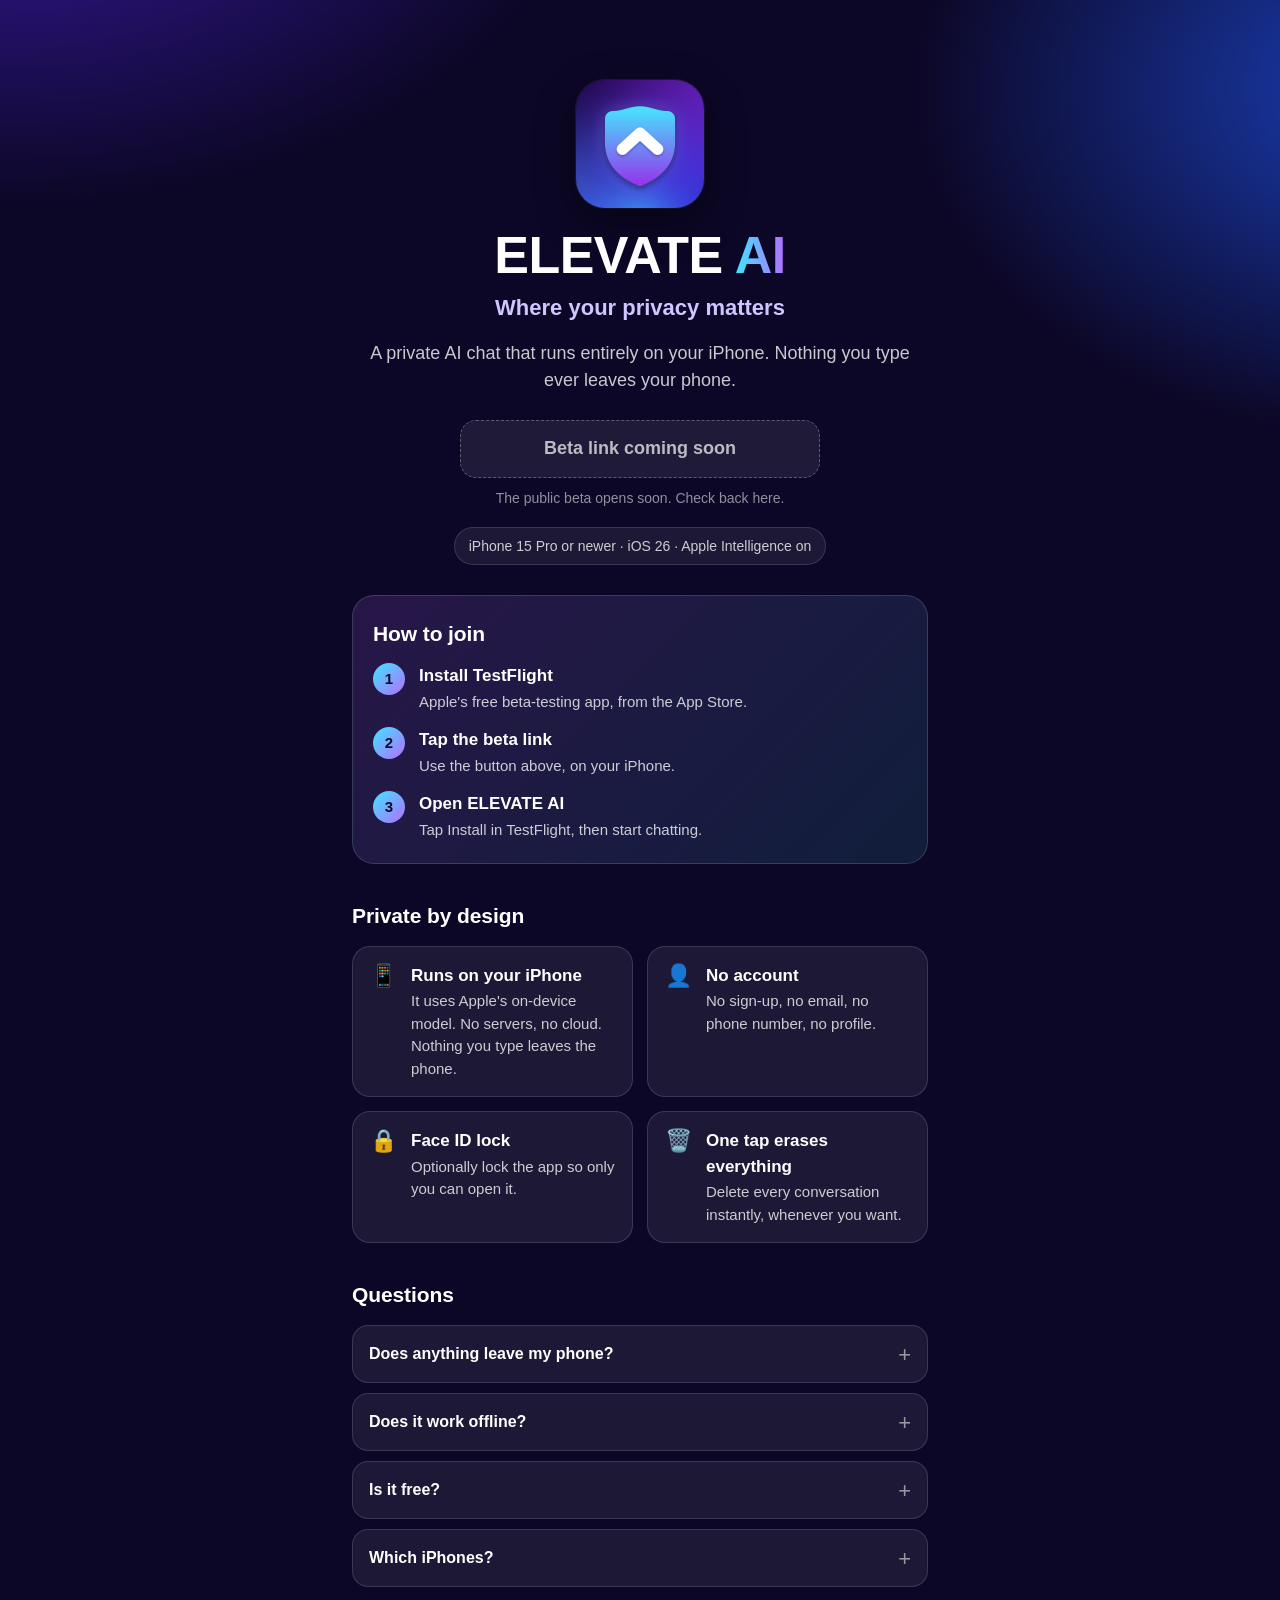
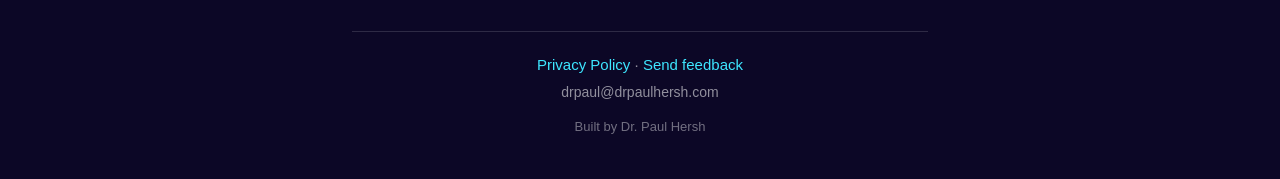
==== index.html @ 216f68f8 "ELEVATE AI website for elevatemyprivacy.com" ====
<!doctype html>
<html lang="en">
<head>
<meta charset="utf-8">
<meta name="viewport" content="width=device-width, initial-scale=1, viewport-fit=cover">
<meta name="theme-color" content="#0c0726">
<title>ELEVATE AI · Where your privacy matters</title>
<meta name="description" content="A private AI chat that runs entirely on your iPhone. Nothing you type leaves your phone. No account. Free during the beta.">
<link rel="canonical" href="https://elevatemyprivacy.com/">
<meta property="og:type" content="website">
<meta property="og:site_name" content="ELEVATE AI">
<meta property="og:title" content="ELEVATE AI · Where your privacy matters">
<meta property="og:description" content="A private AI chat that runs entirely on your iPhone. Nothing you type leaves your phone. Free during the beta.">
<meta property="og:url" content="https://elevatemyprivacy.com/">
<meta property="og:image" content="https://elevatemyprivacy.com/og.png">
<meta property="og:image:width" content="1200">
<meta property="og:image:height" content="630">
<meta property="og:image:alt" content="ELEVATE AI app icon: Where your privacy matters">
<meta name="twitter:card" content="summary_large_image">
<meta name="twitter:title" content="ELEVATE AI · Where your privacy matters">
<meta name="twitter:description" content="A private AI chat that runs entirely on your iPhone. Nothing you type leaves your phone.">
<meta name="twitter:image" content="https://elevatemyprivacy.com/og.png">
<link rel="icon" type="image/png" href="favicon.png">
<link rel="apple-touch-icon" href="apple-touch-icon.png">
<link rel="stylesheet" href="styles.css">
</head>
<body>
<main>

  <header class="hero">
    <img class="app-icon" src="icon.png" width="128" height="128" alt="ELEVATE AI app icon">
    <h1>ELEVATE <span class="grad">AI</span></h1>
    <p class="tagline">Where your privacy matters</p>
    <p class="promise">A private AI chat that runs entirely on your iPhone. Nothing you type ever leaves your phone.</p>
    <a class="cta is-soon" data-beta-link data-ready-label="Join the free beta" aria-disabled="true" role="button">Beta link coming soon</a>
    <p class="cta-note" data-beta-note>The public beta opens soon. Check back here.</p>
    <p class="req"><span>iPhone 15 Pro or newer</span> · <span>iOS 26</span> · <span>Apple Intelligence on</span></p>
  </header>

  <section class="card" aria-labelledby="join-h">
    <h2 id="join-h">How to join</h2>
    <ol class="steps">
      <li><span class="num" aria-hidden="true">1</span><div><b>Install TestFlight</b><small>Apple's free beta-testing app, from the App Store.</small></div></li>
      <li><span class="num" aria-hidden="true">2</span><div><b>Tap the beta link</b><small>Use the button above, on your iPhone.</small></div></li>
      <li><span class="num" aria-hidden="true">3</span><div><b>Open ELEVATE AI</b><small>Tap Install in TestFlight, then start chatting.</small></div></li>
    </ol>
  </section>

  <section aria-labelledby="priv-h">
    <h2 id="priv-h" class="section-h">Private by design</h2>
    <ul class="points">
      <li><span class="pi" aria-hidden="true">📱</span><div><b>Runs on your iPhone</b><small>It uses Apple's on-device model. No servers, no cloud. Nothing you type leaves the phone.</small></div></li>
      <li><span class="pi" aria-hidden="true">👤</span><div><b>No account</b><small>No sign-up, no email, no phone number, no profile.</small></div></li>
      <li><span class="pi" aria-hidden="true">🔒</span><div><b>Face ID lock</b><small>Optionally lock the app so only you can open it.</small></div></li>
      <li><span class="pi" aria-hidden="true">🗑️</span><div><b>One tap erases everything</b><small>Delete every conversation instantly, whenever you want.</small></div></li>
    </ul>
  </section>

  <section aria-labelledby="faq-h">
    <h2 id="faq-h" class="section-h">Questions</h2>
    <div class="faq">
      <details>
        <summary>Does anything leave my phone?</summary>
        <p>No. The AI runs on your iPhone with Apple's on-device model. Your chats are stored only on your phone, and there's no account, no server and no analytics.</p>
      </details>
      <details>
        <summary>Does it work offline?</summary>
        <p>Yes. It works in Airplane Mode, which is a simple way to see that nothing is going anywhere.</p>
      </details>
      <details>
        <summary>Is it free?</summary>
        <p>Free during the TestFlight beta. After launch it will be $1.99 a month.</p>
      </details>
      <details>
        <summary>Which iPhones?</summary>
        <p>iPhone 15 Pro, 15 Pro Max, and any iPhone 16 or newer, on iOS 26 with Apple Intelligence turned on (Settings › Apple Intelligence &amp; Siri).</p>
      </details>
    </div>
  </section>

  <footer>
    <p><a href="privacy/">Privacy Policy</a> · <a href="mailto:drpaul@drpaulhersh.com?subject=ELEVATE%20AI%20feedback">Send feedback</a></p>
    <p class="mail">drpaul@drpaulhersh.com</p>
    <p class="credit">Built by Dr. Paul Hersh</p>
  </footer>

</main>
<script src="script.js"></script>
</body>
</html>
---- styles.css ----
:root{--cyan:#3ee6ff;--purple:#b56cff;--text:#fff;--muted:rgba(255,255,255,.78);--faint:rgba(255,255,255,.55);
--card:rgba(255,255,255,.07);--line:rgba(255,255,255,.14);
--font:-apple-system,BlinkMacSystemFont,"SF Pro Text","SF Pro Display","Helvetica Neue",Helvetica,Arial,sans-serif}
*{box-sizing:border-box}
html{-webkit-text-size-adjust:100%;background:#0c0726}
body{margin:0;font-family:var(--font);color:var(--text);line-height:1.5;-webkit-font-smoothing:antialiased;min-height:100vh;
background-color:#0c0726;background-repeat:no-repeat;
background-image:radial-gradient(1000px 640px at 0% -10%,#3a1aa8 0%,rgba(58,26,168,0) 60%),radial-gradient(900px 640px at 110% 5%,#1a3fb8 0%,rgba(26,63,184,0) 55%)}
a{color:var(--cyan)}
a:focus-visible,summary:focus-visible{outline:2px solid var(--cyan);outline-offset:3px;border-radius:6px}
main{max-width:620px;margin:0 auto;padding:calc(40px + env(safe-area-inset-top)) 22px calc(36px + env(safe-area-inset-bottom))}
.grad{background:linear-gradient(90deg,var(--cyan),var(--purple));-webkit-background-clip:text;background-clip:text;color:transparent}

.hero{text-align:center;padding:8px 0 30px}
.app-icon{width:112px;height:112px;border-radius:25px;box-shadow:0 14px 40px rgba(0,0,0,.45),0 0 0 1px rgba(255,255,255,.08);display:block;margin:0 auto 20px}
h1{font-size:40px;line-height:1.05;margin:0;letter-spacing:-.01em;font-weight:800}
.tagline{margin:8px 0 0;font-size:19px;font-weight:600;color:#cfc6ff}
.promise{margin:16px auto 0;max-width:30em;font-size:18px;color:var(--muted)}
.cta{display:flex;align-items:center;justify-content:center;width:100%;max-width:360px;min-height:58px;margin:26px auto 0;padding:0 24px;border-radius:16px;
font-size:18px;font-weight:700;text-decoration:none;color:#0c0726;background:linear-gradient(90deg,var(--cyan),var(--purple));box-shadow:0 10px 30px rgba(120,90,255,.35);cursor:pointer}
.cta:active{transform:scale(.985)}
.cta.is-soon{cursor:default;color:rgba(255,255,255,.7);background:rgba(255,255,255,.08);border:1px dashed rgba(255,255,255,.28);box-shadow:none;pointer-events:none}
.cta-note{margin:10px 0 0;font-size:14px;color:var(--faint)}
.req span{white-space:nowrap}
.req{display:inline-block;max-width:100%;line-height:1.6;margin:18px 0 0;padding:7px 14px;border-radius:999px;background:var(--card);border:1px solid var(--line);font-size:14px;color:var(--muted)}

h2{font-size:21px;margin:0 0 14px;letter-spacing:-.005em}
.section-h{margin:36px 0 14px}
.card{background:linear-gradient(135deg,rgba(181,108,255,.16),rgba(62,230,255,.10));border:1px solid var(--line);border-radius:22px;padding:22px 20px}
.steps,.points{list-style:none;margin:0;padding:0;display:grid;gap:14px}
.steps li,.points li{display:flex;gap:14px;align-items:flex-start}
.steps b,.points b{display:block;font-size:17px}
.steps small,.points small{display:block;color:var(--muted);font-size:15px;margin-top:2px}
.num{flex:0 0 32px;height:32px;border-radius:50%;display:grid;place-items:center;font-weight:800;font-size:15px;color:#0c0726;background:linear-gradient(135deg,var(--cyan),var(--purple))}
.points li{background:var(--card);border:1px solid var(--line);border-radius:18px;padding:16px}
.pi{flex:0 0 28px;font-size:22px;line-height:1.2;text-align:center}

.faq{display:grid;gap:10px}
details{background:var(--card);border:1px solid var(--line);border-radius:16px;padding:0 16px}
summary{cursor:pointer;list-style:none;padding:16px 28px 16px 0;font-weight:650;font-size:16px;position:relative}
summary::-webkit-details-marker{display:none}
summary::after{content:"+";position:absolute;right:0;top:50%;transform:translateY(-50%);font-size:22px;font-weight:400;color:var(--faint)}
details[open] summary::after{content:"–"}
details p{margin:0 0 16px;color:var(--muted);font-size:15.5px}

footer{margin-top:44px;padding-top:22px;border-top:1px solid var(--line);text-align:center;font-size:15px;color:var(--faint)}
footer p{margin:0 0 6px}
footer a{text-decoration:none}
.mail{font-size:14px}
.credit{margin-top:14px !important;font-size:13px;color:rgba(255,255,255,.42)}

@media (min-width:760px){
  main{padding-top:72px}
  .app-icon{width:128px;height:128px;border-radius:29px}
  h1{font-size:52px}
  .tagline{font-size:22px}
  .points{grid-template-columns:1fr 1fr}
}
@media (prefers-reduced-motion:reduce){.cta:active{transform:none}}
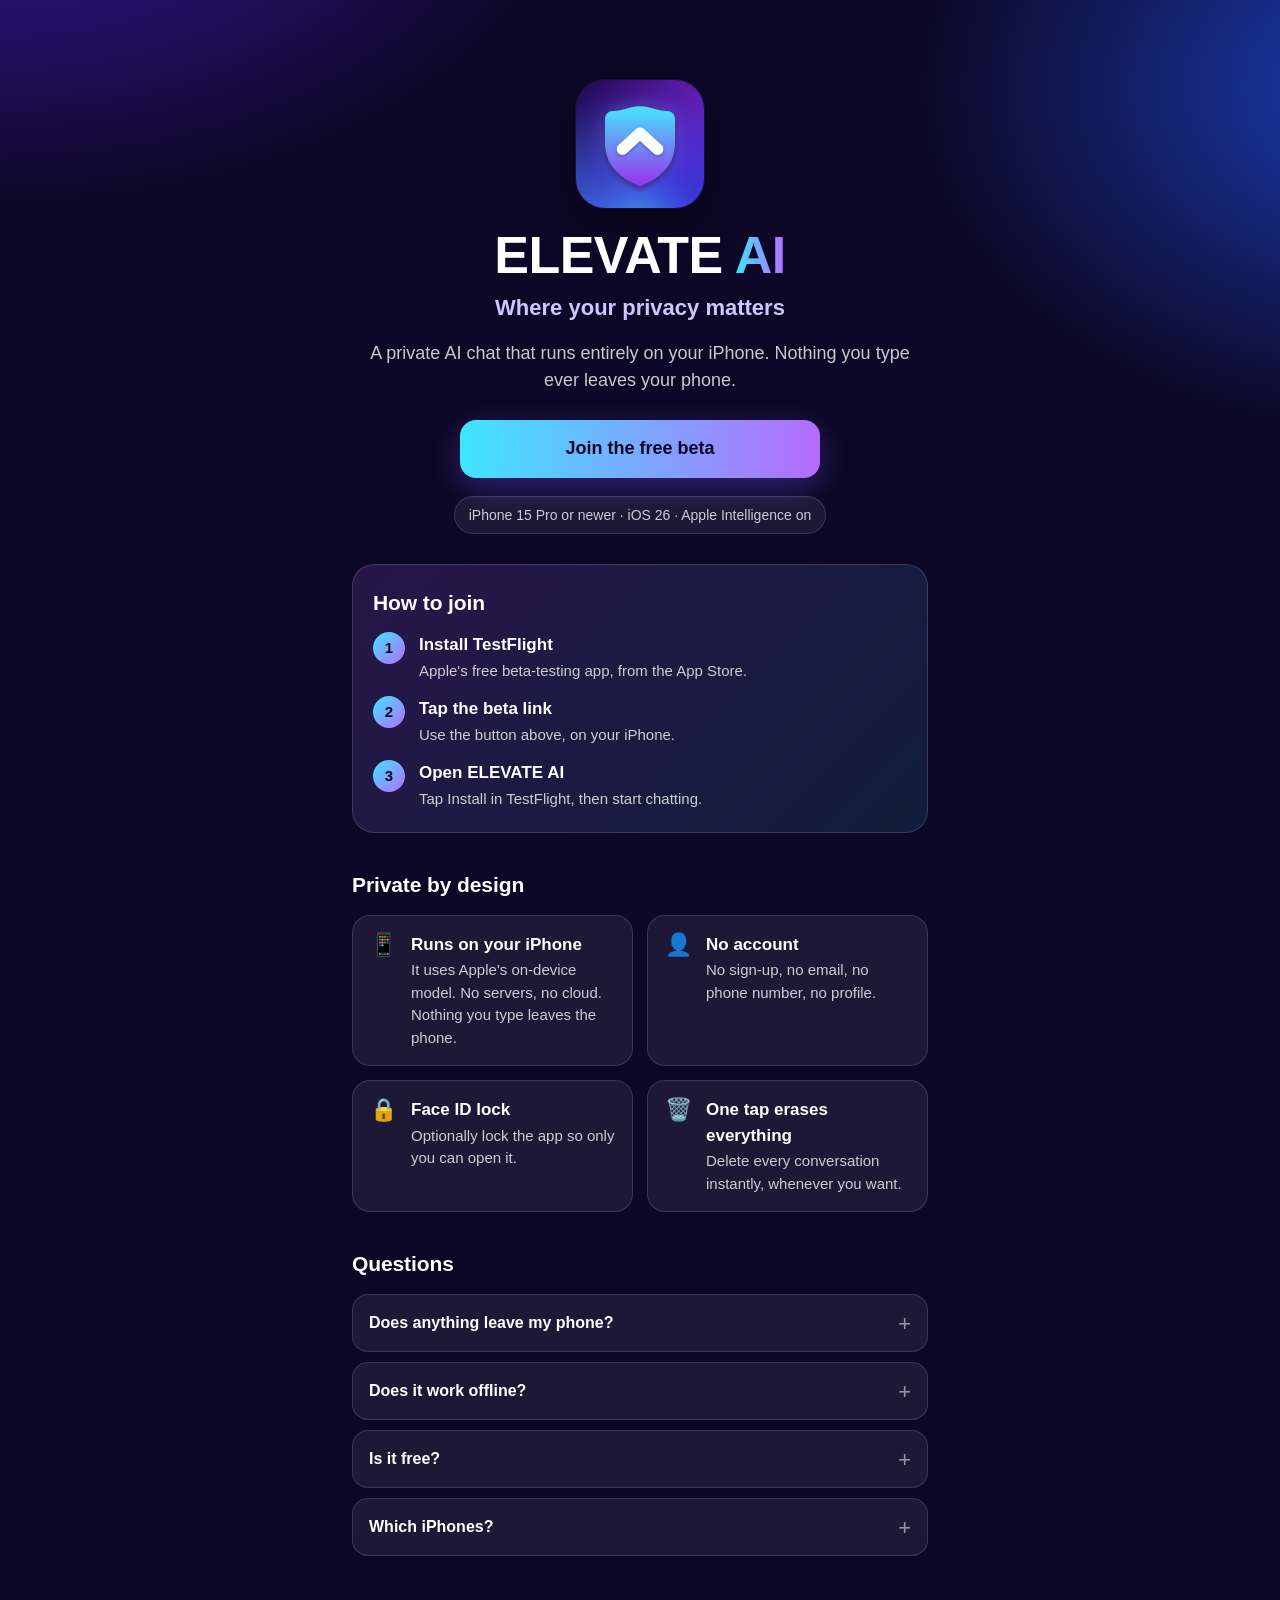
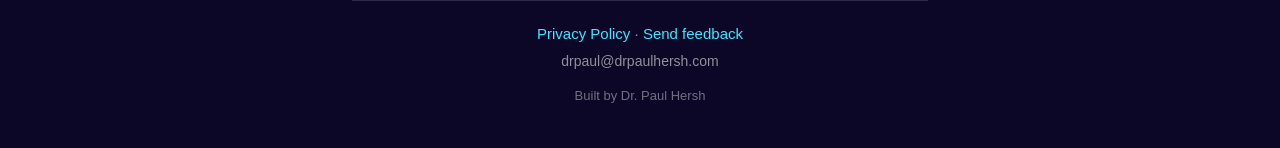
==== commit 1bc9b6bd: "Turn on Join the beta button with TestFlight public link" ====
--- a/index.html
+++ b/index.html
@@ -32,8 +32,8 @@
     <h1>ELEVATE <span class="grad">AI</span></h1>
     <p class="tagline">Where your privacy matters</p>
     <p class="promise">A private AI chat that runs entirely on your iPhone. Nothing you type ever leaves your phone.</p>
-    <a class="cta is-soon" data-beta-link data-ready-label="Join the free beta" aria-disabled="true" role="button">Beta link coming soon</a>
-    <p class="cta-note" data-beta-note>The public beta opens soon. Check back here.</p>
+    <a class="cta" href="https://testflight.apple.com/join/278jDNac" data-beta-link data-ready-label="Join the free beta" role="button">Join the free beta</a>
+    <p class="cta-note" data-beta-note hidden>The public beta opens soon. Check back here.</p>
     <p class="req"><span>iPhone 15 Pro or newer</span> · <span>iOS 26</span> · <span>Apple Intelligence on</span></p>
   </header>
 
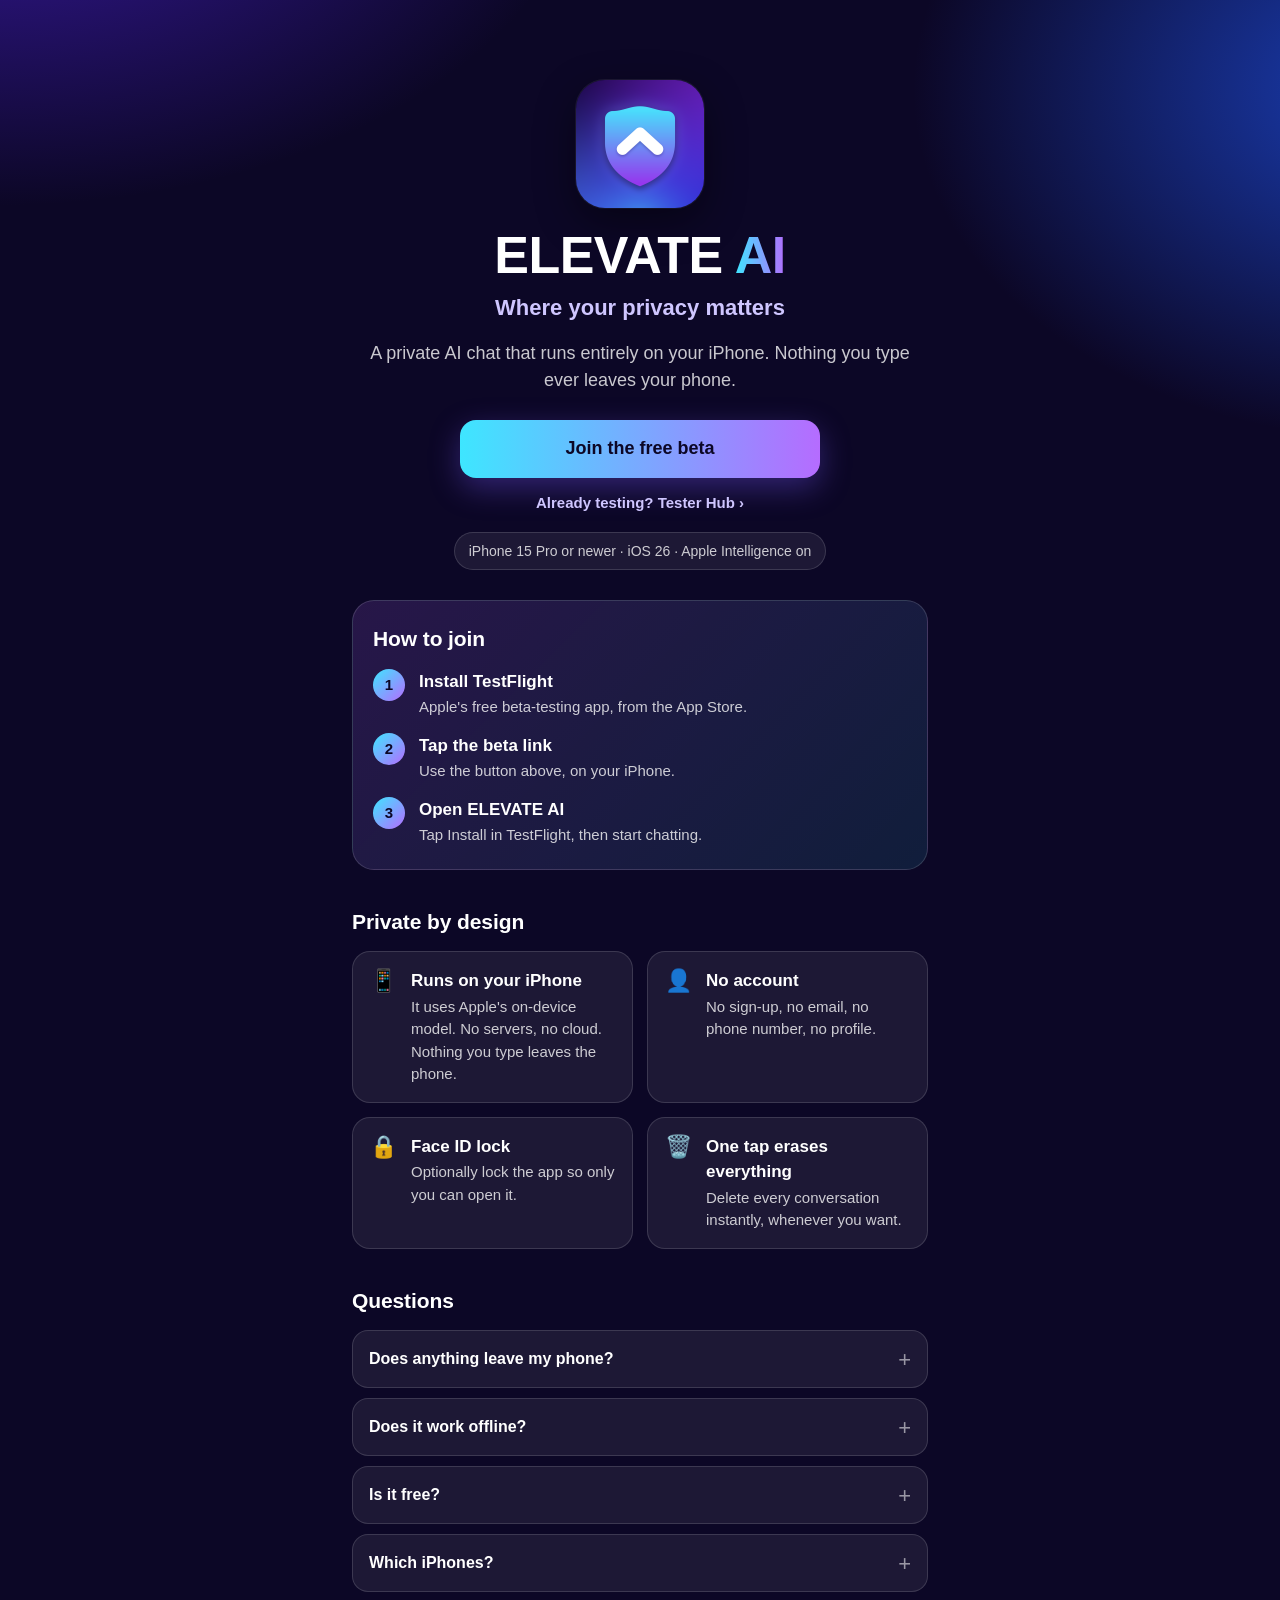
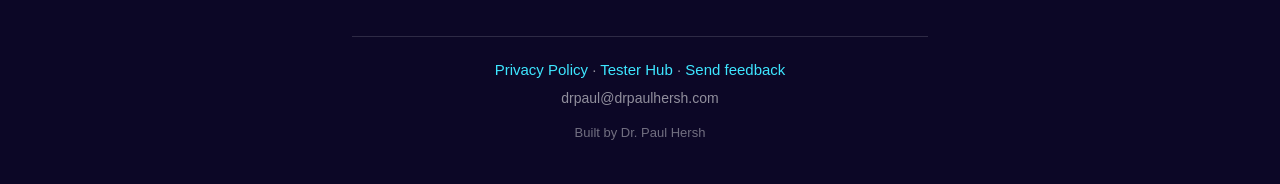
==== commit 51571102: "Add Tester Hub (/beta): what's new, known issues, update steps, feedback form, Join tester updates (" ====
--- a/index.html
+++ b/index.html
@@ -34,6 +34,7 @@
     <p class="promise">A private AI chat that runs entirely on your iPhone. Nothing you type ever leaves your phone.</p>
     <a class="cta" href="https://testflight.apple.com/join/278jDNac" data-beta-link data-ready-label="Join the free beta" role="button">Join the free beta</a>
     <p class="cta-note" data-beta-note hidden>The public beta opens soon. Check back here.</p>
+    <p class="hub-link"><a href="beta/">Already testing? Tester Hub ›</a></p>
     <p class="req"><span>iPhone 15 Pro or newer</span> · <span>iOS 26</span> · <span>Apple Intelligence on</span></p>
   </header>
 
@@ -79,7 +80,7 @@
   </section>
 
   <footer>
-    <p><a href="privacy/">Privacy Policy</a> · <a href="mailto:drpaul@drpaulhersh.com?subject=ELEVATE%20AI%20feedback">Send feedback</a></p>
+    <p><a href="privacy/">Privacy Policy</a> · <a href="beta/">Tester Hub</a> · <a href="mailto:drpaul@drpaulhersh.com?subject=ELEVATE%20AI%20feedback">Send feedback</a></p>
     <p class="mail">drpaul@drpaulhersh.com</p>
     <p class="credit">Built by Dr. Paul Hersh</p>
   </footer>
--- a/styles.css
+++ b/styles.css
@@ -20,6 +20,8 @@
 font-size:18px;font-weight:700;text-decoration:none;color:#0c0726;background:linear-gradient(90deg,var(--cyan),var(--purple));box-shadow:0 10px 30px rgba(120,90,255,.35);cursor:pointer}
 .cta:active{transform:scale(.985)}
 .cta.is-soon{cursor:default;color:rgba(255,255,255,.7);background:rgba(255,255,255,.08);border:1px dashed rgba(255,255,255,.28);box-shadow:none;pointer-events:none}
+.hub-link{margin:14px 0 0;font-size:15px}
+.hub-link a{text-decoration:none;font-weight:600;color:#cfc6ff;padding:6px 4px}
 .cta-note{margin:10px 0 0;font-size:14px;color:var(--faint)}
 .req span{white-space:nowrap}
 .req{display:inline-block;max-width:100%;line-height:1.6;margin:18px 0 0;padding:7px 14px;border-radius:999px;background:var(--card);border:1px solid var(--line);font-size:14px;color:var(--muted)}
